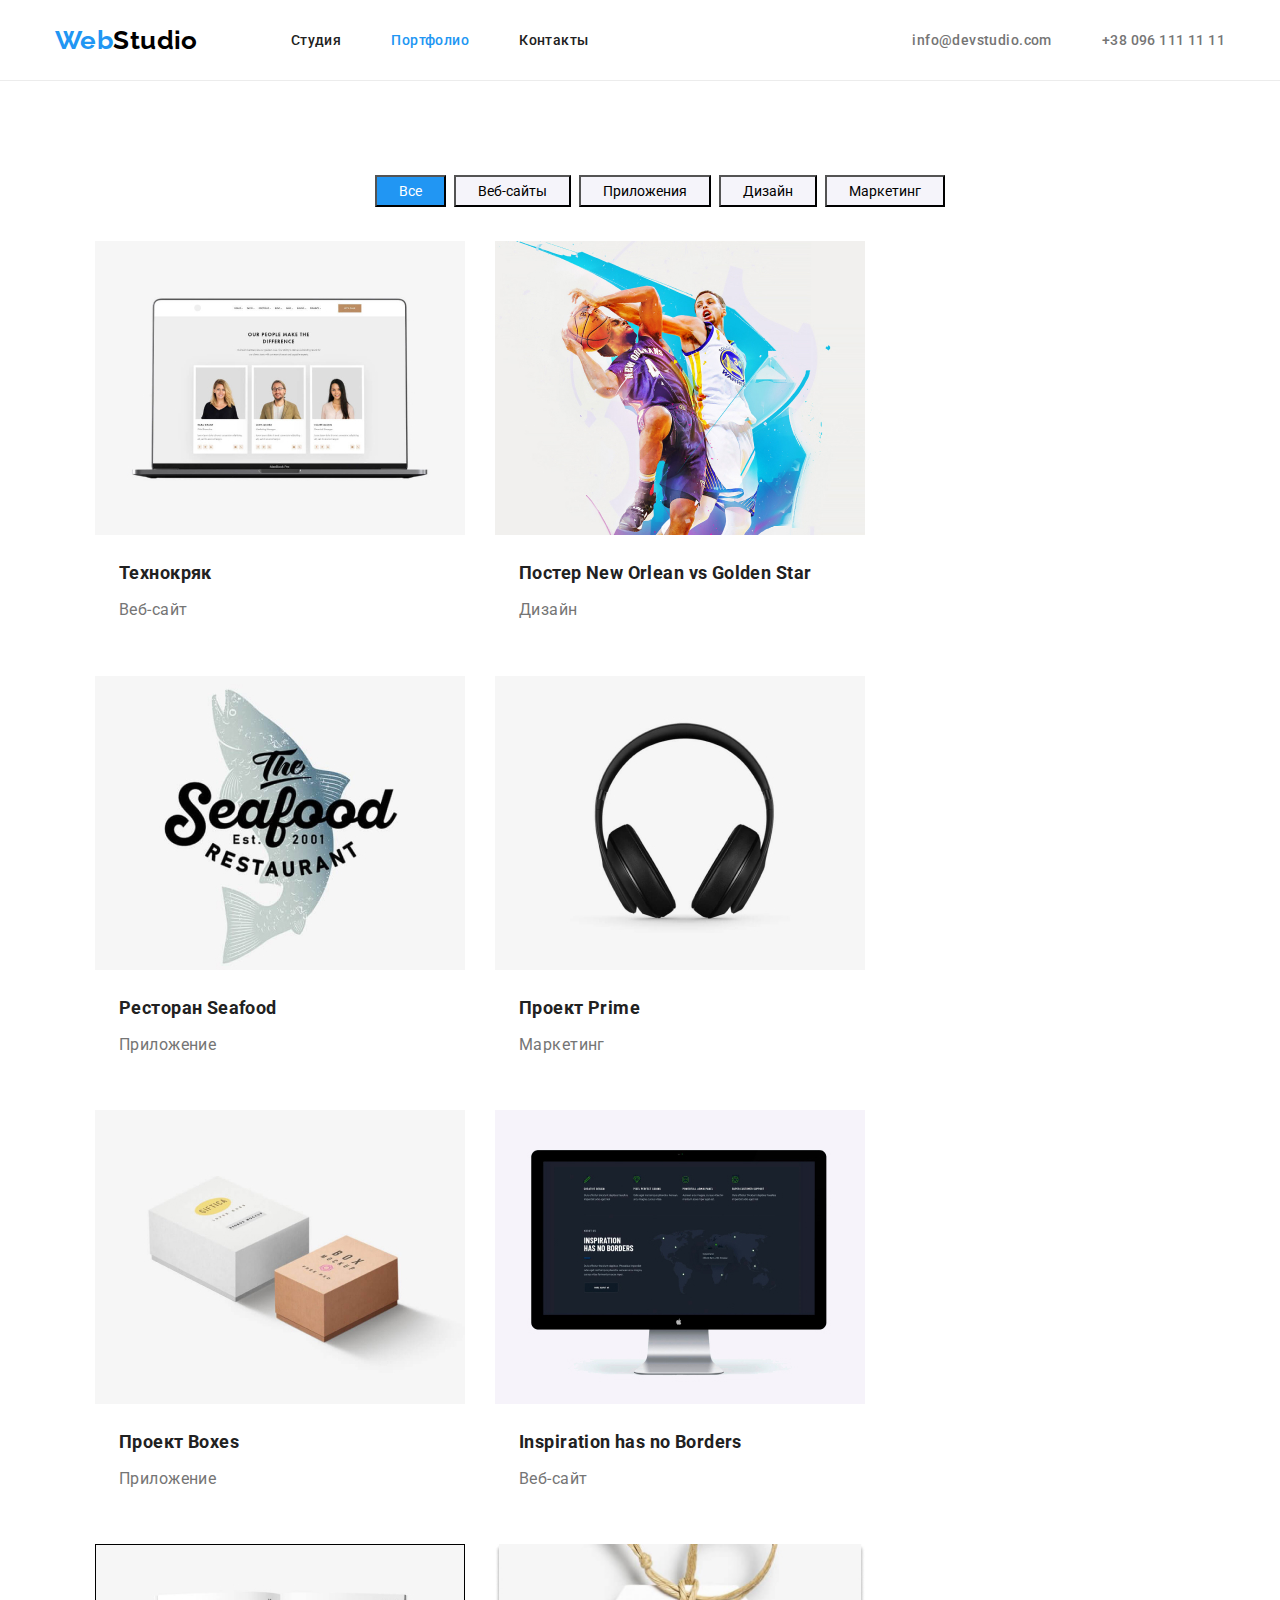
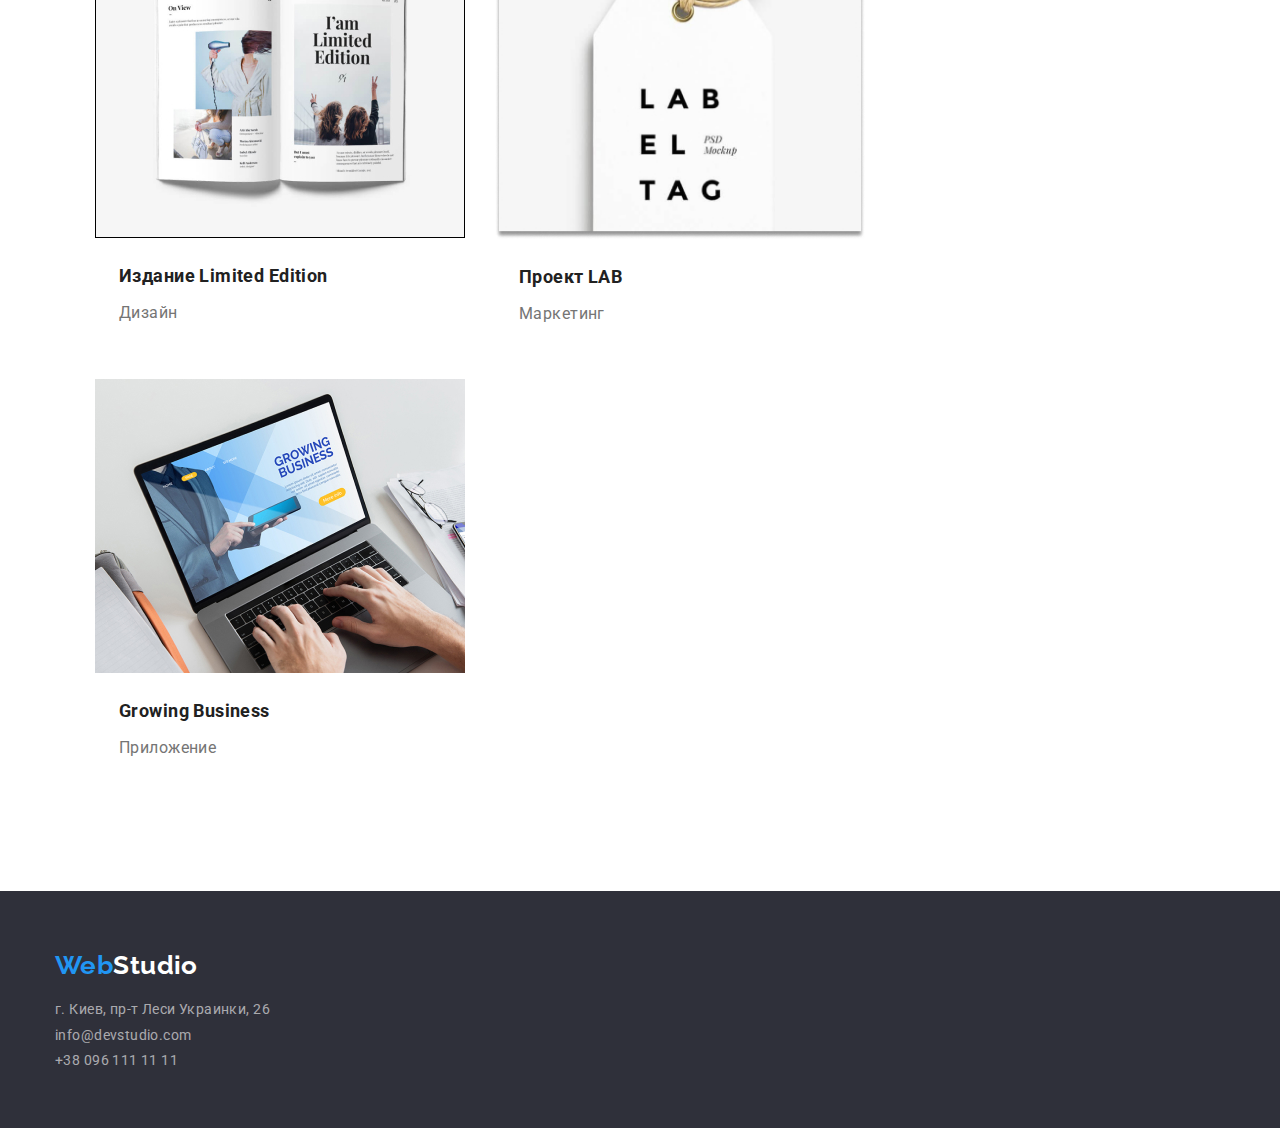
==== portfolio.html @ a9ba1014 "перенос информации дз3" ====
<!DOCTYPE html>
<html lang="ru">

<head>
    <meta charset="UTF-8">
    <meta http-equiv="X-UA-Compatible" content="IE=edge">
    <meta name="viewport" content="width=, initial-scale=1.0">
    <title>WebStudio</title>
    <link rel="preconnect" href="https://fonts.googleapis.com">
    <link rel="preconnect" href="https://fonts.gstatic.com" crossorigin>
    <link
        href="https://fonts.googleapis.com/css2?family=Raleway:wght@700&family=Roboto:wght@400;500;700;900&display=swap"
        rel="stylesheet">
    <link rel="stylesheet"
        href="https://cdnjs.cloudflare.com/ajax/libs/modern-normalize/1.1.0/modern-normalize.min.css">
    <link rel="stylesheet" href="./css/style.css">
</head>



    <body>
        
            <header class="header">
                <div class="conteiner header-second">
                    <nav class="site-nav">
                        <a href="/" class=logo><span class="logo-color">Web</span>Studio</a>
                        <ul class="list list-nav">
                            <li class="link-header"><a href="./index.html" class="link">Студия</a></li>
                            <li class="link-header"><a href="./portfolio.html" class="link current">Портфолио</a></li>
                            <li class="link-header"><a href="/" class="link">Контакты</a></li>
                        </ul>
            
                    </nav>
            
                    <ul class="lists">
                        <li class="link-header"> <a href="mailto:info@devstudio.com" class="list user">info@devstudio.com</a></li>
                        <li class="link-header"><a href="tel:+380961111111" class="list user">+38 096 111 11 11</a></li>
            
                    </ul>
                </div>
            
            
            </header>
        
    
        <main>
            <section class="portfolio">
                <div class="conteiner">
                    <h1 class="visually-hidden">Портфолио</h1>
                    <ul class="list first">
                        <li class="portfolio-button">
                            <button type="button" class="filtr currents">Все</button>
                        </li>
                        <li class="portfolio-button">
                            <button type="button" class="filtr">Веб-сайты</button>
                        </li>
                        <li class="portfolio-button">
                            <button type="button" class="filtr">Приложения</button>
                        </li>
                        <li class="portfolio-button">
                            <button type="button" class="filtr">Дизайн</button>
                        </li>
                        <li class="portfolio-button">
                            <button type="button" class="filtr">Маркетинг</button>
                        </li>
                    </ul>                 
                    
                    
                    <ul class="second">
                        <li class="filtrs">
                            <a href="" class="links">
                                <img src="./images/portfolio/img.jpg" alt="иллюстрация проекта" width="370">
                                <div class="card-cont">
                                    <h2 class="title">Технокряк</h2>
                                    <p class="description">Веб-сайт</p>
                                </div>
                    
                            </a>
                        </li>
                        <li class="filtrs">
                            <a href="" class="links">
                                <div class="card-set">
                                    <img src="./images/portfolio/img1.jpg" alt="иллюстрация проекта" width="370">
                                </div>
                    
                                <div class="card-cont">
                                    <h2 class="title">Постер New Orlean vs Golden Star</h2>
                                    <p class="description">Дизайн</p>
                                </div>
                    
                            </a>
                        </li>
                        <li class="filtrs">
                            <a href="" class="links">
                                <div class="card-set">
                                    <img src="./images/portfolio/img2.jpg" alt="иллюстрация проекта" width="370">
                                </div>
                    
                                <div class="card-cont">
                                    <h2 class="title">Ресторан Seafood</h2>
                                    <p class="description">Приложение</p>
                                </div>
                    
                            </a>
                        </li>
                        <li class="filtrs">
                            <a href="" class="links">
                                <div class="card-set">
                                    <img src="./images/portfolio/img3.jpg" alt="иллюстрация проекта" width="370">
                                </div>
                    
                                <div class="card-cont">
                                    <h2 class="title">Проект Prime</h2>
                                    <p class="description">Маркетинг</p>
                                </div>
                    
                            </a>
                    
                        </li>
                        <li class="filtrs">
                            <a href="" class="links">
                                <div class="card-set">
                                    <img src="./images/portfolio/img4.jpg" alt="иллюстрация проекта" width="370">
                                </div>
                    
                                <div class="card-cont">
                                    <h2 class="title">Проект Boxes</h2>
                                    <p class="description">Приложение</p>
                                </div>
                    
                            </a>
                    
                        </li>
                        <li class="filtrs">
                            <a href="" class="links">
                                <div class="card-set">
                                    <img src="./images/portfolio/img5.jpg" alt="иллюстрация проекта" width="370">
                                </div>
                    
                                <div class="card-cont">
                                    <h2 class="title">Inspiration has no Borders</h2>
                                    <p class="description">Веб-сайт</p>
                                </div>
                    
                            </a>
                    
                        </li>
                        <li class="filtrs">
                            <a href="" class="links">
                                <div class="card-set">
                                    <img src="./images/portfolio/img6.jpg" alt="иллюстрация проекта" width="370">
                                </div>
                    
                                <div class="card-cont">
                                    <h2 class="title">Издание Limited Edition</h2>
                                    <p class="description">Дизайн</p>
                                </div>
                    
                            </a>
                    
                        </li>
                        <li class="filtrs">
                            <a href="" class="links">
                                <div class="card-set">
                                    <img src="./images/portfolio/img7.jpg" alt="иллюстрация проекта" width="370">
                                </div>
                    
                                <div class="card-cont">
                                    <h2 class="title">Проект LAB</h2>
                                    <p class="description">Маркетинг</p>
                                </div>
                    
                            </a>
                    
                        </li>
                        <li class="filtrs">
                            <a href="" class="links">
                                <div class="card-set">
                                    <img src="./images/portfolio/img8.jpg" alt="иллюстрация проекта" width="370">
                                </div>
                    
                                <div class="card-cont">
                                    <h2 class="title">Growing Business</h2>
                                    <p class="description">Приложение</p>
                                </div>
                    
                            </a>
                    
                        </li>
                    
                    </ul>

                </div>       
               
            </section>
        </main>
    
        
            <footer class="footer">
                <div class="conteiner">
                    <a href="/" class="footer-logo"><span class="logo-color">Web</span>Studio</a>
                    <address class="address">
                        <span class="footer-link">г. Киев, пр-т Леси Украинки, 26</span>
                        <a href="mailto:info@devstudio.com" class="footer-link">info@devstudio.com</a>
                        <a href="tel:+380961111111" class="footer-link">+38 096 111 11 11</a>
                    </address>
                </div>
            
            </footer>
        
    
    </body>
</div>

</html>
---- css/style.css ----
/* основной цвет  #757575* */
/* вторичный цвет #212121* /
/* цвет фона  #E5E5E5*/
/* вторичный цвет фона  2F303A*/
/* цвет в хутуре rgb(0, 0, 0, 0.2) */
/* акцент 2196F3*/

:root {
  --primary-text-color: #757575;
  --title-text-color: #212121;
  --primary-bg-color: #ffffff;
  --secondary-bg-color: #2f303a;
  --accent: #2196f3;
}
/* общие свойства */
body {
  background-color: var(--primary-bg-color);
  color: var(--primary-text-color);
  font-family: Roboto, sans-serif;
  font-weight: 400;
  font-size: 14px;
  letter-spacing: 0.03em;
}
.conteiner {
  margin-left: auto;
  margin-right: auto;
  width: 1200px;
  padding: 0 15px;
}

img {
  display: block;
  max-width: 100%;
  height: auto;
}

.list {
  list-style: none;
}

/* хедер */
.header {
  border-bottom: 1px solid #ececec;
}
.header-second {
  display: flex;
}

.logo {
  display: flex;
  align-items: center;
  color: #000000;
  font-family: Raleway, sans-serif;
  font-weight: 700;
  font-size: 26px;
  line-height: 1.19;
  text-decoration: none;
  margin-right: 93px;
}
.logo-color {
  color: var(--accent);
}

.lists {
  display: flex;
  align-items: center;
  padding-left: 0px;
  list-style: none;
  margin: 0 0 0 auto;
}

.user {
  display: flex;
  align-items: center;
  color: var(--primary-text-color);
  font-weight: 500;
  font-size: 14px;
  padding-top: 32px;
  padding-bottom: 32px;
  text-decoration: none;
}

.user:hover {
  color: var(--accent);
}
.link-header {
  margin: 0 0 0 50px;
}
.link-header:first-child {
  margin-left: 0;
}

/* Навигация */
.site-nav {
  display: flex;
}
.list-nav {
  padding-left: 0px;
  display: flex;
  align-items: center;
  color: var(--title-text-color);
  margin: 0;
}

.site-nav .link:hover,
.site-nav .link.current {
  color: var(--accent);
}

.link {
  display: flex;
  align-items: center;
  color: var(--title-text-color);
  font-weight: 500;
  font-size: 14px;
  line-height: 1.17;
  text-decoration: none;
  padding-top: 32px;
  padding-bottom: 32px;
}

/* Герой */

.hero {
  background-color: var(--secondary-bg-color);
  padding-top: 200px;
  padding-bottom: 200px;
  text-align: center;
}

.hero-title {
  color: #ffffff;
  font-weight: 900;
  font-size: 44px;
  line-height: 1.36;
  text-transform: uppercase;
  margin-top: 0;
  margin-bottom: 30px;
}
.button {
  color: var(--primary-bg-color);
  background-color: var(--accent);
  font-weight: 700;
  font-size: 16px;
  width: 200px;
  padding: 10px 32px;
  border-radius: 4px;
  cursor: pointer;
  box-sizing: border-box;
}
.button:hover,
.button:focus {
  background-color: #188ce8;
}

/* Секция */

.section {
  display: block;
}
.section-title {
  color: var(--title-text-color);
  font-weight: 700;
  font-size: 36px;
  line-height: 1.17;
  text-align: center;
  margin-top: 0;
  margin-bottom: 50px;
}

/* Преимущества */

.visually-hidden {
  position: absolute;
  clip: rect(0 0 0 0);
  width: 1px;
  height: 1px;
  margin: -1px;
}
.feature-section {
  padding-top: 94px;
}

.feature-list {
  display: flex;
  padding-left: 0px;
  margin-top: 0;
  margin-bottom: 0;
}
.feature-list > .item {
  width: 270px;
  margin-left: 30px;
}
.feature-list > .item:first-child {
  margin-left: 0;
}

.feature-list .title {
  color: var(--title-text-color);
  font-weight: 700;
  font-size: 14px;
  line-height: 1.17;
  text-transform: uppercase;
  margin-top: 0;
  margin-bottom: 0;
  padding: 0;
  margin-bottom: 10px;
}
.feature-list .text {
  color: var(--primary-text-color);
  font-weight: 400;
  font-size: 14px;
  line-height: 1.71;
  margin-top: 0;
  margin-bottom: 0;
  padding: 0;
}

/* Примеры работ */
.works {
  padding-top: 94px;
}

.card-set {
  display: flex;
  padding: 0;
  margin: 0;
}
.card-set > .card {
  margin-left: 50px;
}
.card-set > .card:first-child {
  margin-left: 0;
}

/* Наша команда */

.team {
  background-color: #f5f4fa;
  display: flex;
  padding-top: 94px;
  padding-bottom: 94px;
}
.card-contant {
  padding-top: 30px;
  padding-bottom: 30px;
  text-align: center;
  background: #ffffff;
}
.card-names {
  display: flex;

  padding: 0;
  margin: 0;
  border: #f5f4fa;
}
.card-names > .names {
  margin-left: 50px;
}
.card-names > .names:first-child {
  margin-left: 0;
}

.name {
  color: var(--title-text-color);
  font-size: 16px;
  font-weight: 500;
  line-height: 1.17;
  margin: 0 0 10px 0;
}
.post {
  color: var(--primary-text-color);
  font-size: 16px;
  font-weight: 400;
  line-height: 1.17;
  margin: 0;
}

/* футер */
.footer {
  background-color: #2f303a;
  padding-top: 60px;
  padding-bottom: 60px;
}
.footer-logo {
  display: flex;
  align-items: center;
  color: #ffffff;
  font-family: Raleway, sans-serif;
  font-weight: 700;
  font-size: 26px;
  text-decoration: none;
  margin: 0;
}

.address {
  color: #ffffff;
  font-size: 14px;
  font-style: normal;
  display: block;
  margin-top: 20px;
}
.footer-link {
  color: rgba(255, 255, 255, 0.6);
  font-size: 14px;
  font-weight: 400;
  line-height: 1.17;
  text-decoration: none;
  display: block;
  margin-bottom: 9px;
}
.footer-link:last-child {
  margin-bottom: 0;
}
/* Портфолио */
.portfolio {
  background-color: #ffffff;
  padding-top: 94px;
  padding-bottom: 94px;
}
.first {
  display: flex;
  justify-content: center;
  margin: 0;
}

.filtr {
  background-color: #f5f4fa;
  padding: 6px 22px;
  border-radius: 0;
}
.portfolio-button {
  margin-left: 8px;
}
.portfolio-button:first-child {
  margin-left: 0;
}

.filtr:hover,
.filtr:focus {
  background-color: var(--accent);
  color: #ffffff;
}
.card-cont > .title {
  color: var(--title-text-color);
  font-size: 18px;
  font-weight: 700;
  line-height: 2;
  margin: 0;
  padding: 0;
}
.description {
  color: var(--primary-text-color);
  font-weight: 400;
  font-size: 16px;
  line-height: 1.88;
  margin: 0;
  padding: 0;
}

.currents {
  color: var(--primary-bg-color);
  background-color: var(--accent);
}

.second {
  list-style: none;
  display: flex;
  flex-wrap: wrap;
  padding-top: 34px;
  margin-left: -30px;
  margin-top: -30px;
}
.second > .filtrs {
  flex-basis: calc(100% / 3-30px);
  margin-left: 30px;
  margin-top: 30px;
}
.card-cont {
  padding: 20px 24px;
}
.card-cont > .title {
  margin: 0 0 4px 0;
  padding: 0;
}
.card-cont > .description {
  margin: 0;
}
.links {
  text-decoration: none;
}
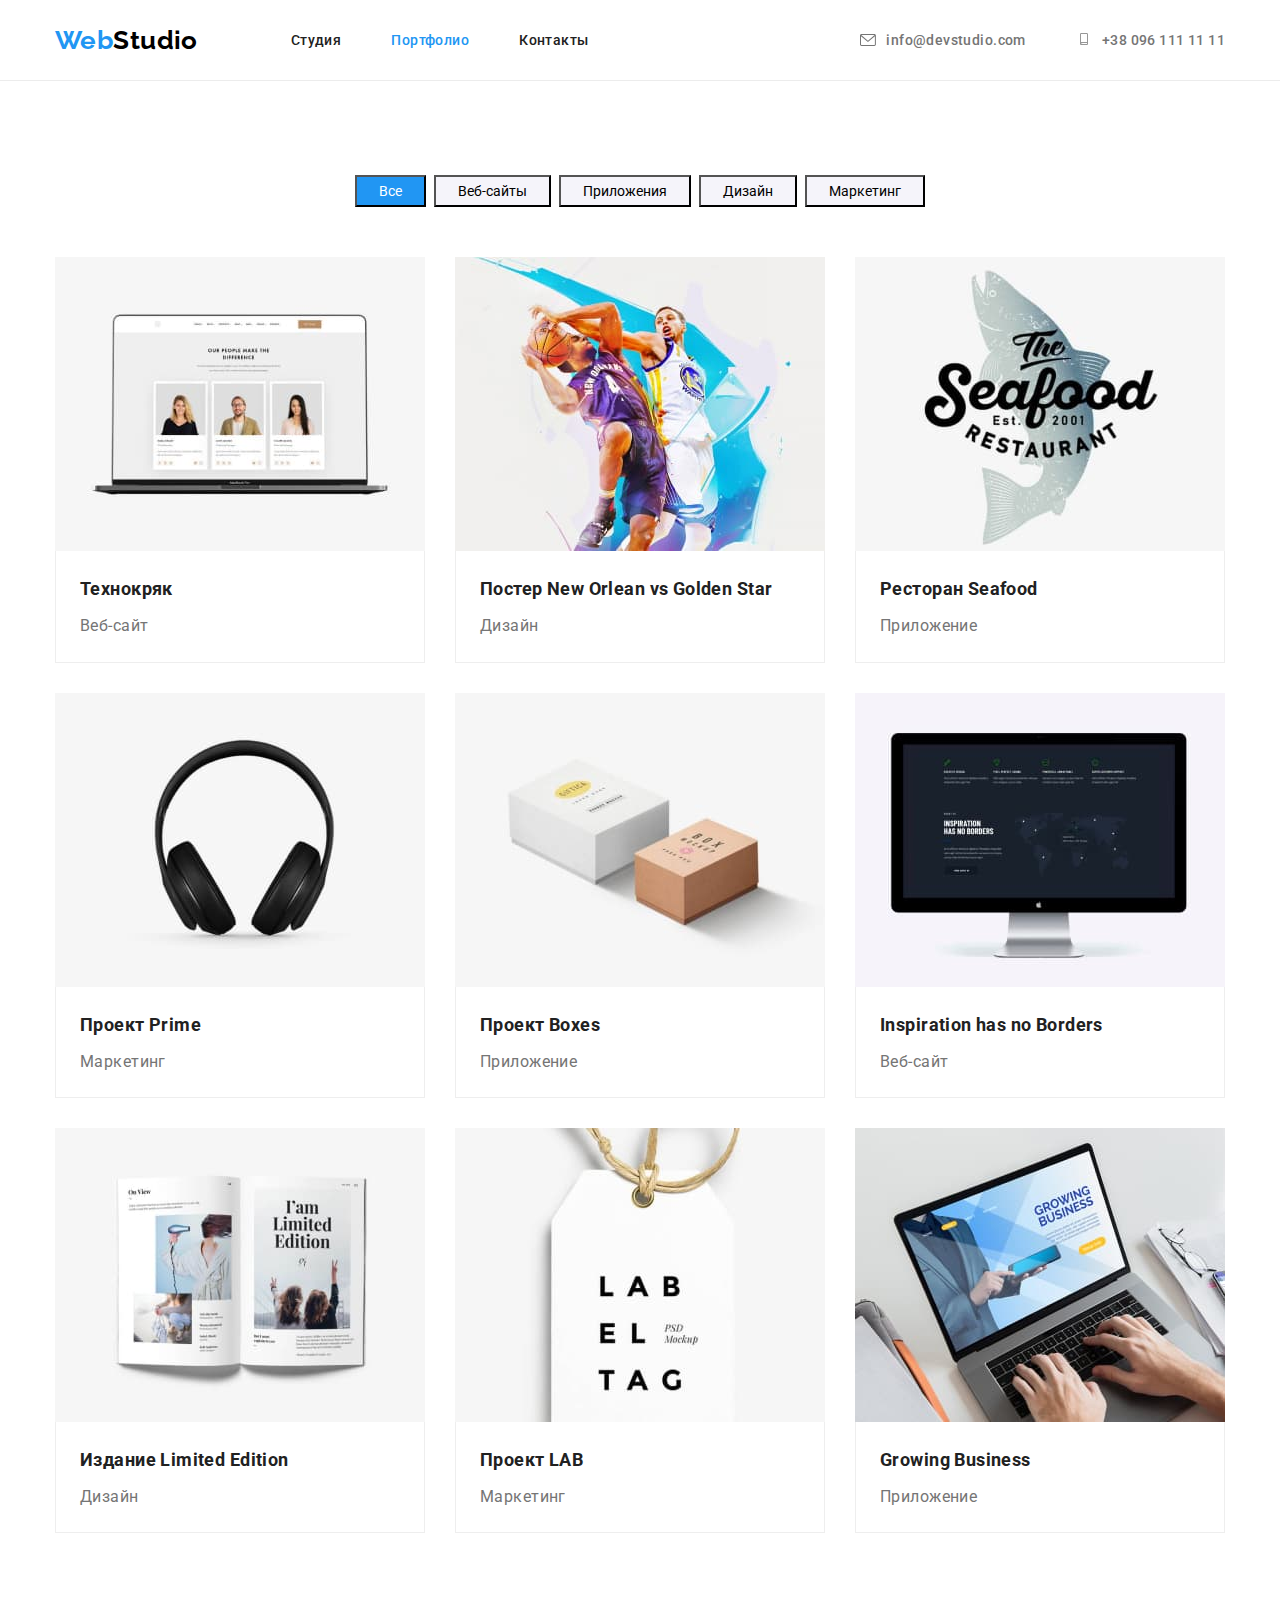
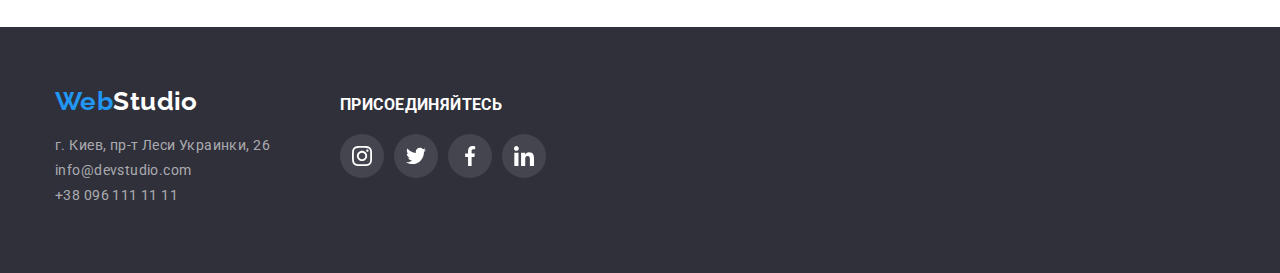
==== commit 836b3860: "исправление футера убрала лишний класс с контейнер" ====
--- a/portfolio.html
+++ b/portfolio.html
@@ -33,8 +33,24 @@
                     </nav>
             
                     <ul class="lists">
-                        <li class="link-header"> <a href="mailto:info@devstudio.com" class="list user">info@devstudio.com</a></li>
-                        <li class="link-header"><a href="tel:+380961111111" class="list user">+38 096 111 11 11</a></li>
+                        <li class="link-header">
+                            <a href="mailto:info@devstudio.com" class="list user">
+                                <svg class="link-icon ">
+                                    <use href="./images/sprite.svg#icon-envelope"></use>
+                                </svg>
+                                info@devstudio.com
+                            </a>
+                        </li>
+                        <li class="link-header ">
+                            <a href="tel:+380961111111" class="list user">
+                                <div>
+                                    <svg class="link-icon">
+                                        <use href="./images/sprite.svg#icon-smartphone"></use>
+                                    </svg>+38 096 111 11 11
+                                </div>
+            
+                            </a>
+                        </li>
             
                     </ul>
                 </div>
@@ -197,13 +213,48 @@
     
         
             <footer class="footer">
-                <div class="conteiner">
-                    <a href="/" class="footer-logo"><span class="logo-color">Web</span>Studio</a>
-                    <address class="address">
-                        <span class="footer-link">г. Киев, пр-т Леси Украинки, 26</span>
-                        <a href="mailto:info@devstudio.com" class="footer-link">info@devstudio.com</a>
-                        <a href="tel:+380961111111" class="footer-link">+38 096 111 11 11</a>
-                    </address>
+                <div class="conteiner footer-conteiner">
+                    <div class=" footer-first">
+                        <a href="/" class="footer-logo"><span class="logo-color">Web</span>Studio</a>
+                        <address class="address">
+                            <span class="footer-link">г. Киев, пр-т Леси Украинки, 26</span>
+                            <a href="mailto:info@devstudio.com" class="footer-link">info@devstudio.com</a>
+                            <a href="tel:+380961111111" class="footer-link">+38 096 111 11 11</a>
+                        </address>
+                    </div>
+                    <div class="footer-icon">
+                        <p class="title-footer">ПРИСОЕДИНЯЙТЕСЬ</p>
+                        <ul class="footer-soc">
+                            <li class="footer-list">
+                                <a href="" class="footer-links">
+                                    <svg class="footer-icons">
+                                        <use href="./images/sprite.svg#icon-instagram"></use>
+                                    </svg>
+                                </a>
+                            </li>
+                            <li class="footer-list">
+                                <a href="" class="footer-links">
+                                    <svg class="footer-icons">
+                                        <use href="./images/sprite.svg#icon-twitter"></use>
+                                    </svg>
+                                </a>
+                            </li>
+                            <li class="footer-list">
+                                <a href="" class="footer-links">
+                                    <svg class="footer-icons">
+                                        <use href="./images/sprite.svg#icon-facebook"></use>
+                                    </svg>
+                                </a>
+                            </li>
+                            <li class="footer-list">
+                                <a href="" class="footer-links">
+                                    <svg class="footer-icons">
+                                        <use href="./images/sprite.svg#icon-linkedin"></use>
+                                    </svg>
+                                </a>
+                            </li>
+                        </ul>
+                    </div>
                 </div>
             
             </footer>
--- a/css/style.css
+++ b/css/style.css
@@ -67,6 +67,8 @@
   padding-left: 0px;
   list-style: none;
   margin: 0 0 0 auto;
+  color: var(--primary-text-color);
+  fill: var(--primary-text-color);
 }
 
 .user {
@@ -78,11 +80,9 @@
   padding-top: 32px;
   padding-bottom: 32px;
   text-decoration: none;
-}
-
-.user:hover {
-  color: var(--accent);
-}
+  fill: currentColor;
+}
+
 .link-header {
   margin: 0 0 0 50px;
 }
@@ -90,6 +90,15 @@
   margin-left: 0;
 }
 
+.link-icon {
+  width: 16px;
+  height: 12px;
+  margin-right: 10px;
+}
+.user:hover,
+.user:focus {
+  color: var(--accent);
+}
 /* Навигация */
 .site-nav {
   display: flex;
@@ -122,10 +131,22 @@
 /* Герой */
 
 .hero {
-  background-color: var(--secondary-bg-color);
+  text-align: center;
+  max-width: 1600px;
+  min-height: 600px;
+  margin-left: auto;
+  margin-right: auto;
+  background-color: #c4c4c4;
+  background-image: linear-gradient(
+      to right,
+      rgba(47, 48, 58, 0.4),
+      rgba(47, 48, 58, 0.4)
+    ),
+    url(../images/hero.jpg);
+
+  background-size: cover;
   padding-top: 200px;
   padding-bottom: 200px;
-  text-align: center;
 }
 
 .hero-title {
@@ -169,6 +190,20 @@
 }
 
 /* Преимущества */
+.feature-icon {
+  width: 70px;
+  height: 70px;
+}
+.icon-list {
+  width: 270px;
+  height: 120px;
+  background-color: #f5f4fa;
+  display: flex;
+  justify-content: center;
+  align-items: center;
+  border-radius: 4px;
+  margin-bottom: 30px;
+}
 
 .visually-hidden {
   position: absolute;
@@ -219,6 +254,7 @@
 /* Примеры работ */
 .works {
   padding-top: 94px;
+  padding-bottom: 94px;
 }
 
 .card-set {
@@ -242,20 +278,19 @@
   padding-bottom: 94px;
 }
 .card-contant {
-  padding-top: 30px;
-  padding-bottom: 30px;
+  padding: 30px 10px;
   text-align: center;
   background: #ffffff;
+  box-shadow: 0 4px 4px 0 rgba(0, 0, 0, 0.25);
 }
 .card-names {
   display: flex;
-
   padding: 0;
   margin: 0;
   border: #f5f4fa;
 }
 .card-names > .names {
-  margin-left: 50px;
+  margin-left: 30px;
 }
 .card-names > .names:first-child {
   margin-left: 0;
@@ -275,6 +310,66 @@
   line-height: 1.17;
   margin: 0;
 }
+.team-soc {
+  display: flex;
+  align-items: center;
+  list-style: none;
+  margin: 16px 0 0 0;
+}
+.team-icon {
+  width: 20px;
+  height: 20px;
+}
+.soc-link {
+  display: flex;
+  justify-content: center;
+  align-items: center;
+  width: 44px;
+  height: 44px;
+  border-radius: 50%;
+  fill: #afb1b8;
+}
+.team-child {
+  background-color: white;
+}
+.soc-link:hover,
+.soc-link:focus {
+  fill: #ffffff;
+  background-color: var(--accent);
+}
+/* Наши клиенты */
+.clients {
+  padding-top: 94px;
+  padding-bottom: 94px;
+}
+.card-clients {
+  display: flex;
+  align-items: center;
+  justify-content: center;
+  padding: 0;
+  margin: 0 0 0 -30px;
+}
+.card {
+  margin: 0 0 0 30px;
+}
+.logo-icon {
+  width: 106px;
+  height: 60px;
+}
+.link-logo {
+  display: flex;
+  align-items: center;
+  justify-content: center;
+  width: 170px;
+  height: 92px;
+  fill: #afb1b8;
+  border: 1px solid #afb1b8;
+}
+.link-logo:hover,
+.link-logo:focus {
+  fill: var(--accent);
+  border: 1px solid var(--accent);
+}
 
 /* футер */
 .footer {
@@ -282,6 +377,11 @@
   padding-top: 60px;
   padding-bottom: 60px;
 }
+.footer-conteiner {
+  display: flex;
+  align-items: baseline;
+}
+
 .footer-logo {
   display: flex;
   align-items: center;
@@ -309,9 +409,56 @@
   display: block;
   margin-bottom: 9px;
 }
-.footer-link:last-child {
-  margin-bottom: 0;
-}
+.footer-icon {
+  display: block;
+  margin-left: 70px;
+}
+
+.footer-icons {
+  width: 20px;
+  height: 20px;
+  fill: #ffffff;
+}
+
+.title-footer {
+  font-family: Roboto, sans-serif;
+  font-weight: 700;
+  font-size: 16px;
+  line-height: 1.2;
+  text-transform: uppercase;
+  margin: 0 0 20px 0;
+  color: #ffffff;
+}
+.footer-soc {
+  display: flex;
+  justify-content: center;
+  align-items: center;
+  margin: 0;
+  padding: 0;
+}
+.footer-list {
+  display: flex;
+  margin: 0;
+  padding: 0;
+}
+.footer-list:not(:last-child) {
+  margin-right: 10px;
+}
+
+.footer-links {
+  display: inline-flex;
+  justify-content: center;
+  align-items: center;
+  width: 44px;
+  height: 44px;
+  background-color: rgba(255, 255, 255, 0.1);
+  color: var(--second-white-color);
+  border-radius: 50%;
+}
+.footer-links:hover {
+  background-color: var(--accent);
+}
+
 /* Портфолио */
 .portfolio {
   background-color: #ffffff;
@@ -321,7 +468,8 @@
 .first {
   display: flex;
   justify-content: center;
-  margin: 0;
+  padding: 0;
+  margin: 0 0 50px 0;
 }
 
 .filtr {
@@ -367,9 +515,17 @@
   list-style: none;
   display: flex;
   flex-wrap: wrap;
-  padding-top: 34px;
+  margin-bottom: 0;
+  padding-left: 0;
   margin-left: -30px;
   margin-top: -30px;
+}
+.filtrs:hover {
+  box-shadow: 0 4px 4px 0 rgba(0, 0, 0, 0.25);
+}
+.portfolio-button:hover,
+.portfolio-button:focus {
+  box-shadow: 0 4px 4px 0 rgba(0, 0, 0, 0.25);
 }
 .second > .filtrs {
   flex-basis: calc(100% / 3-30px);
@@ -378,13 +534,13 @@
 }
 .card-cont {
   padding: 20px 24px;
+  margin: 0;
+  border-bottom: 1px solid rgba(238, 238, 238, 1);
+  border-left: 1px solid rgba(238, 238, 238, 1);
+  border-right: 1px solid rgba(238, 238, 238, 1);
 }
 .card-cont > .title {
   margin: 0 0 4px 0;
-  padding: 0;
-}
-.card-cont > .description {
-  margin: 0;
 }
 .links {
   text-decoration: none;
